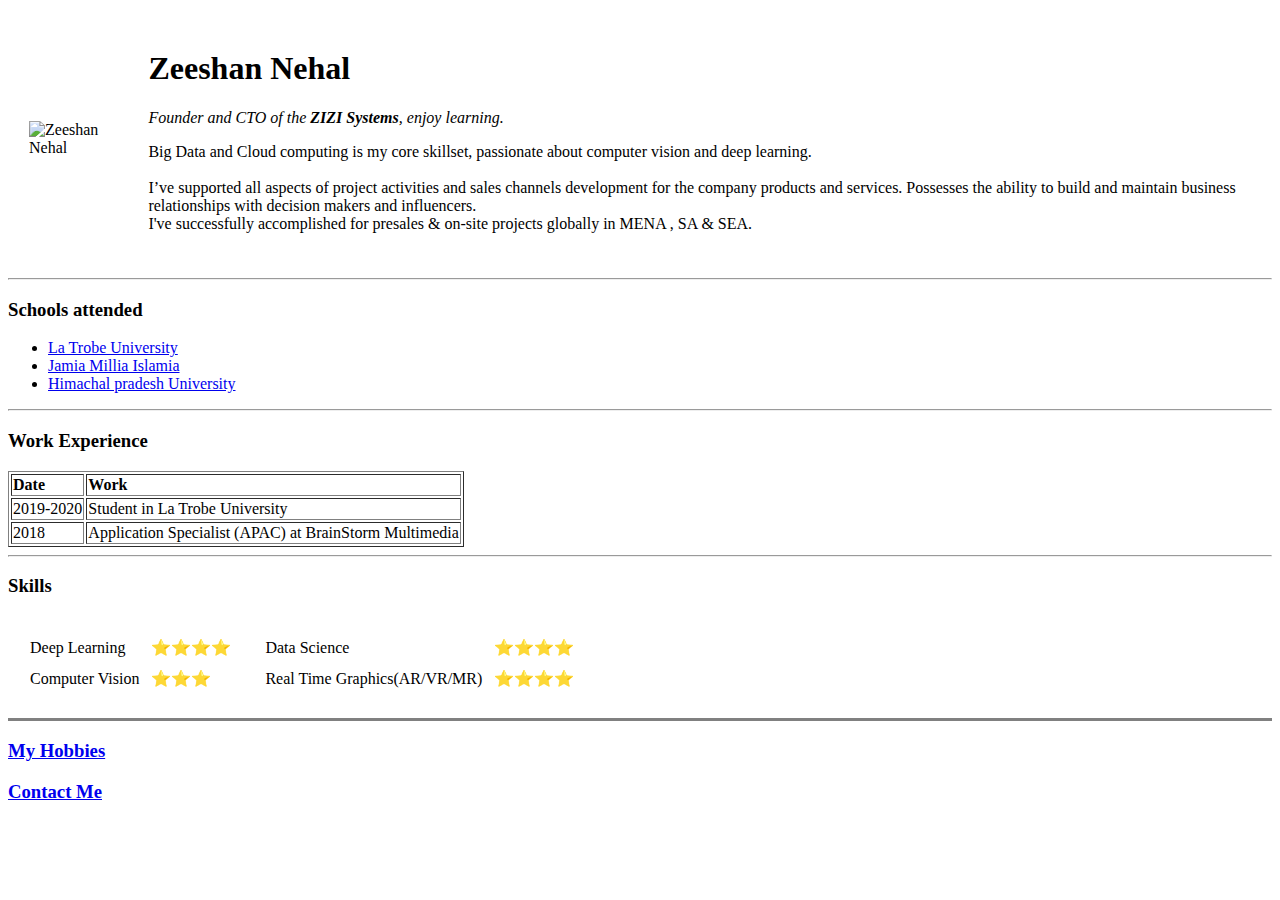
==== index.html @ dfd56578 "Add initial CV website files" ====
<!DOCTYPE html>
<html lang="en" dir="ltr">

<head>
  <meta charset="utf-8">
  <title>Zeeshan Nehal Website</title>
</head>

<body>
  <table cellspacing="20">
    <tr>
      <td><img src="image/zee_vic.png" alt="Zeeshan Nehal"></td>
      <td>
        <h1> Zeeshan Nehal</h1>
        <p>
          <em> Founder and CTO of the <strong>ZIZI Systems</strong>, enjoy learning.</em>
        </p>
        <p>
          Big Data and Cloud computing is my core skillset, passionate about computer vision and deep learning.<br><br />

          I’ve supported all aspects of project activities and sales channels development for the company products and services. Possesses the ability to build and maintain business relationships with decision makers and influencers. <br>

          I've successfully accomplished for presales & on-site projects globally in MENA , SA & SEA.
        </p>
      </td>
    </tr>
  </table>


  <hr>
  <h3>Schools attended</h3>
  <ul>
    <li>
      <a href="https://www.latrobe.edu.au/">La Trobe University</a>
    </li>
    <li>
      <a href="https://www.jmi.ac.in/">Jamia Millia Islamia</a>
    </li>
    <li>
      <a href="http://www.hpuniv.ac.in/">Himachal pradesh University</a>
    </li>
  </ul>
  <hr>
  <h3>Work Experience</h3>

  <table border="1px">
    <thead>
      <tr>
        <td><strong>Date</strong></td>
        <td><strong>Work</strong></td>
      </tr>
    </thead>
    <tbody>
      <tr>
        <td>2019-2020</td>
        <td>Student in La Trobe University</td>
      </tr>
      <tr>
        <td>2018</td>
        <td>Application Specialist (APAC) at BrainStorm Multimedia</td>
      </tr>
    </tbody>
  </table>
  <hr>
  <h3>Skills</h3>
  <table cellspacing="10">
    <tr>
      <td>
        <table cellspacing="10">
          <tr>
            <td>Deep Learning</td>
            <td>⭐⭐⭐⭐</td>
          </tr>
          <tr>
            <td>Computer Vision</td>
            <td>⭐⭐⭐</td>
          </tr>
        </table>

      </td>
      <td>
        <table cellspacing="10">
          <tr>
            <td>Data Science</td>
            <td>⭐⭐⭐⭐</td>
          </tr>
          <tr>
            <td>Real Time Graphics(AR/VR/MR)</td>
            <td>⭐⭐⭐⭐</td>
          </tr>
        </table>

      </td>
    </tr>

  </table>
  <hr size="3" noshade>
  <h3><a href="hobbies.html">My Hobbies</a></h3>
  <h3><a href="contactme.html">Contact Me</a></h3>

</body>

</html>
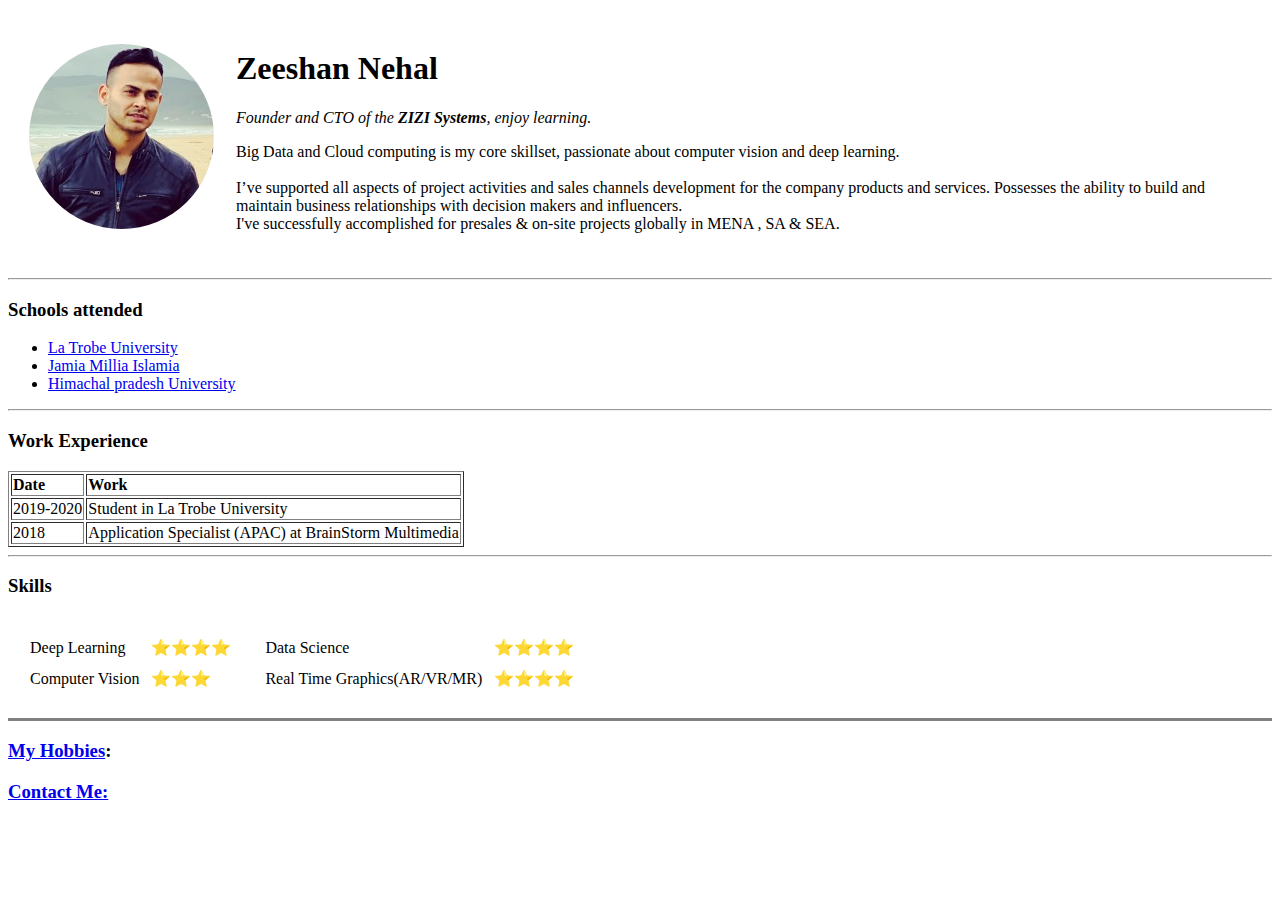
==== commit f31092f9: "just checking index" ====
--- a/index.html
+++ b/index.html
@@ -95,8 +95,8 @@
 
   </table>
   <hr size="3" noshade>
-  <h3><a href="hobbies.html">My Hobbies</a></h3>
-  <h3><a href="contactme.html">Contact Me</a></h3>
+  <h3><a href="hobbies.html">My Hobbies</a>:</h3>
+  <h3><a href="contactme.html">Contact Me:</a></h3>
 
 </body>
 
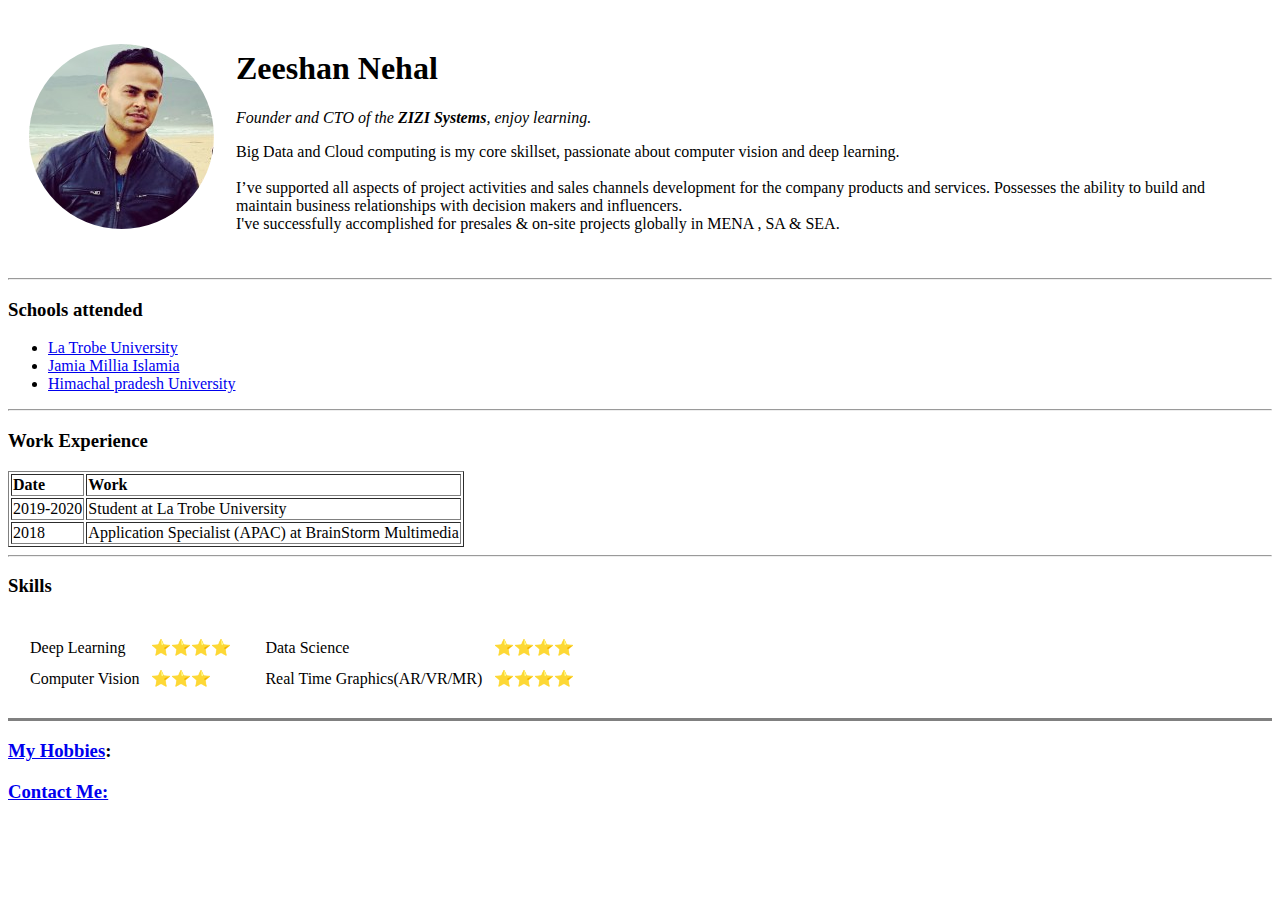
==== commit 0ccc9b36: "at update" ====
--- a/index.html
+++ b/index.html
@@ -53,7 +53,7 @@
     <tbody>
       <tr>
         <td>2019-2020</td>
-        <td>Student in La Trobe University</td>
+        <td>Student at La Trobe University</td>
       </tr>
       <tr>
         <td>2018</td>
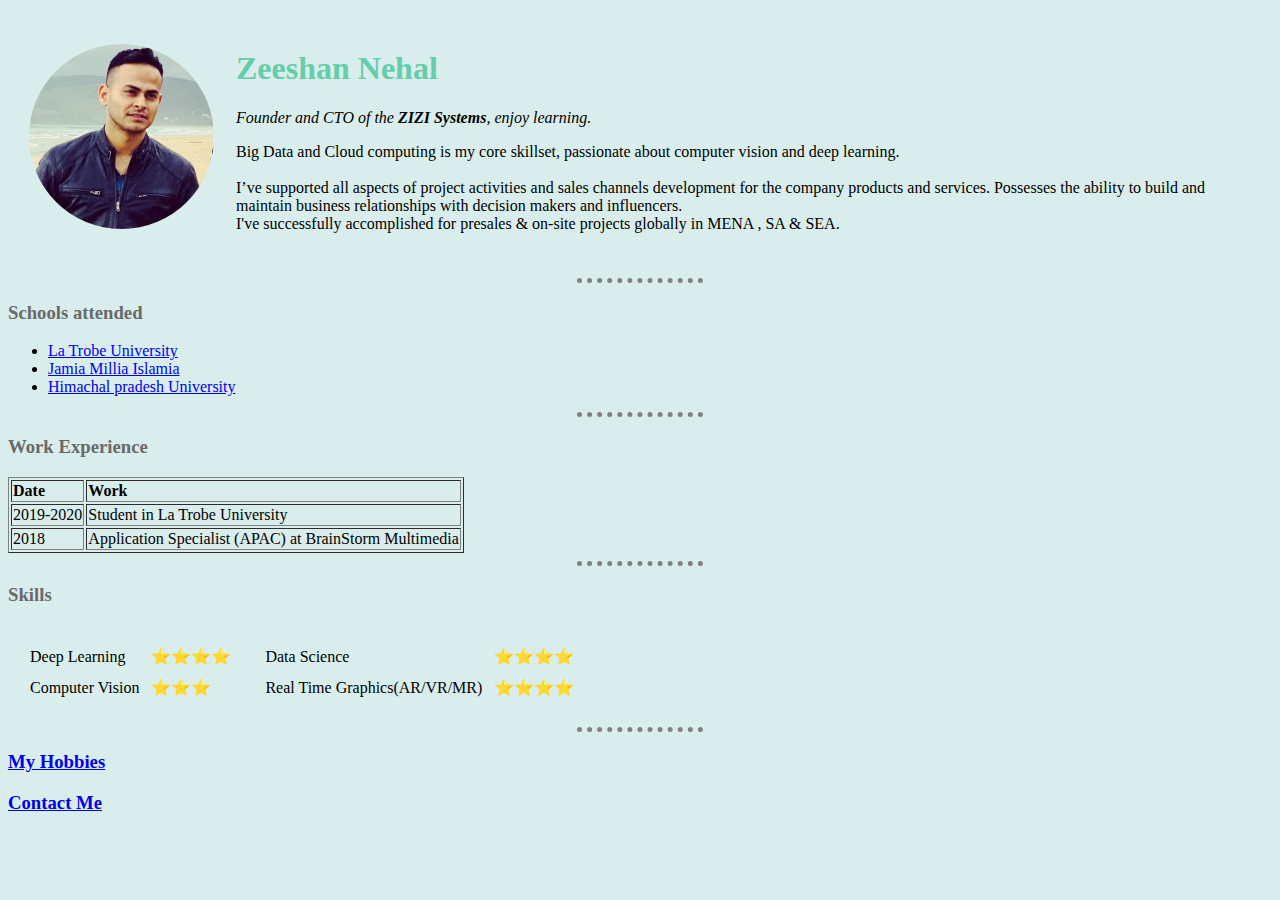
==== commit 0a228e4d: "new updated css" ====
--- a/index.html
+++ b/index.html
@@ -2,11 +2,14 @@
 <html lang="en" dir="ltr">
 
 <head>
+
   <meta charset="utf-8">
   <title>Zeeshan Nehal Website</title>
+  <link rel="stylesheet" href="css/styles.css">
 </head>
 
 <body>
+
   <table cellspacing="20">
     <tr>
       <td><img src="image/zee_vic.png" alt="Zeeshan Nehal"></td>
@@ -53,7 +56,7 @@
     <tbody>
       <tr>
         <td>2019-2020</td>
-        <td>Student at La Trobe University</td>
+        <td>Student in La Trobe University</td>
       </tr>
       <tr>
         <td>2018</td>
@@ -94,9 +97,9 @@
     </tr>
 
   </table>
-  <hr size="3" noshade>
-  <h3><a href="hobbies.html">My Hobbies</a>:</h3>
-  <h3><a href="contactme.html">Contact Me:</a></h3>
+  <hr>
+  <h3><a href="hobbies.html">My Hobbies</a></h3>
+  <h3><a href="contactme.html">Contact Me</a></h3>
 
 </body>
 
--- a/css/styles.css
+++ b/css/styles.css
@@ -0,0 +1,16 @@
+body {
+  background-color: #d9eeec;
+}
+hr {
+  border-style:none;
+  border-top-style: dotted;
+  border-color: grey;
+  border-width: 5px;
+  width:10%;
+}
+h1{
+  color:#66cdaa;
+}
+h3{
+  color:#696969;
+}
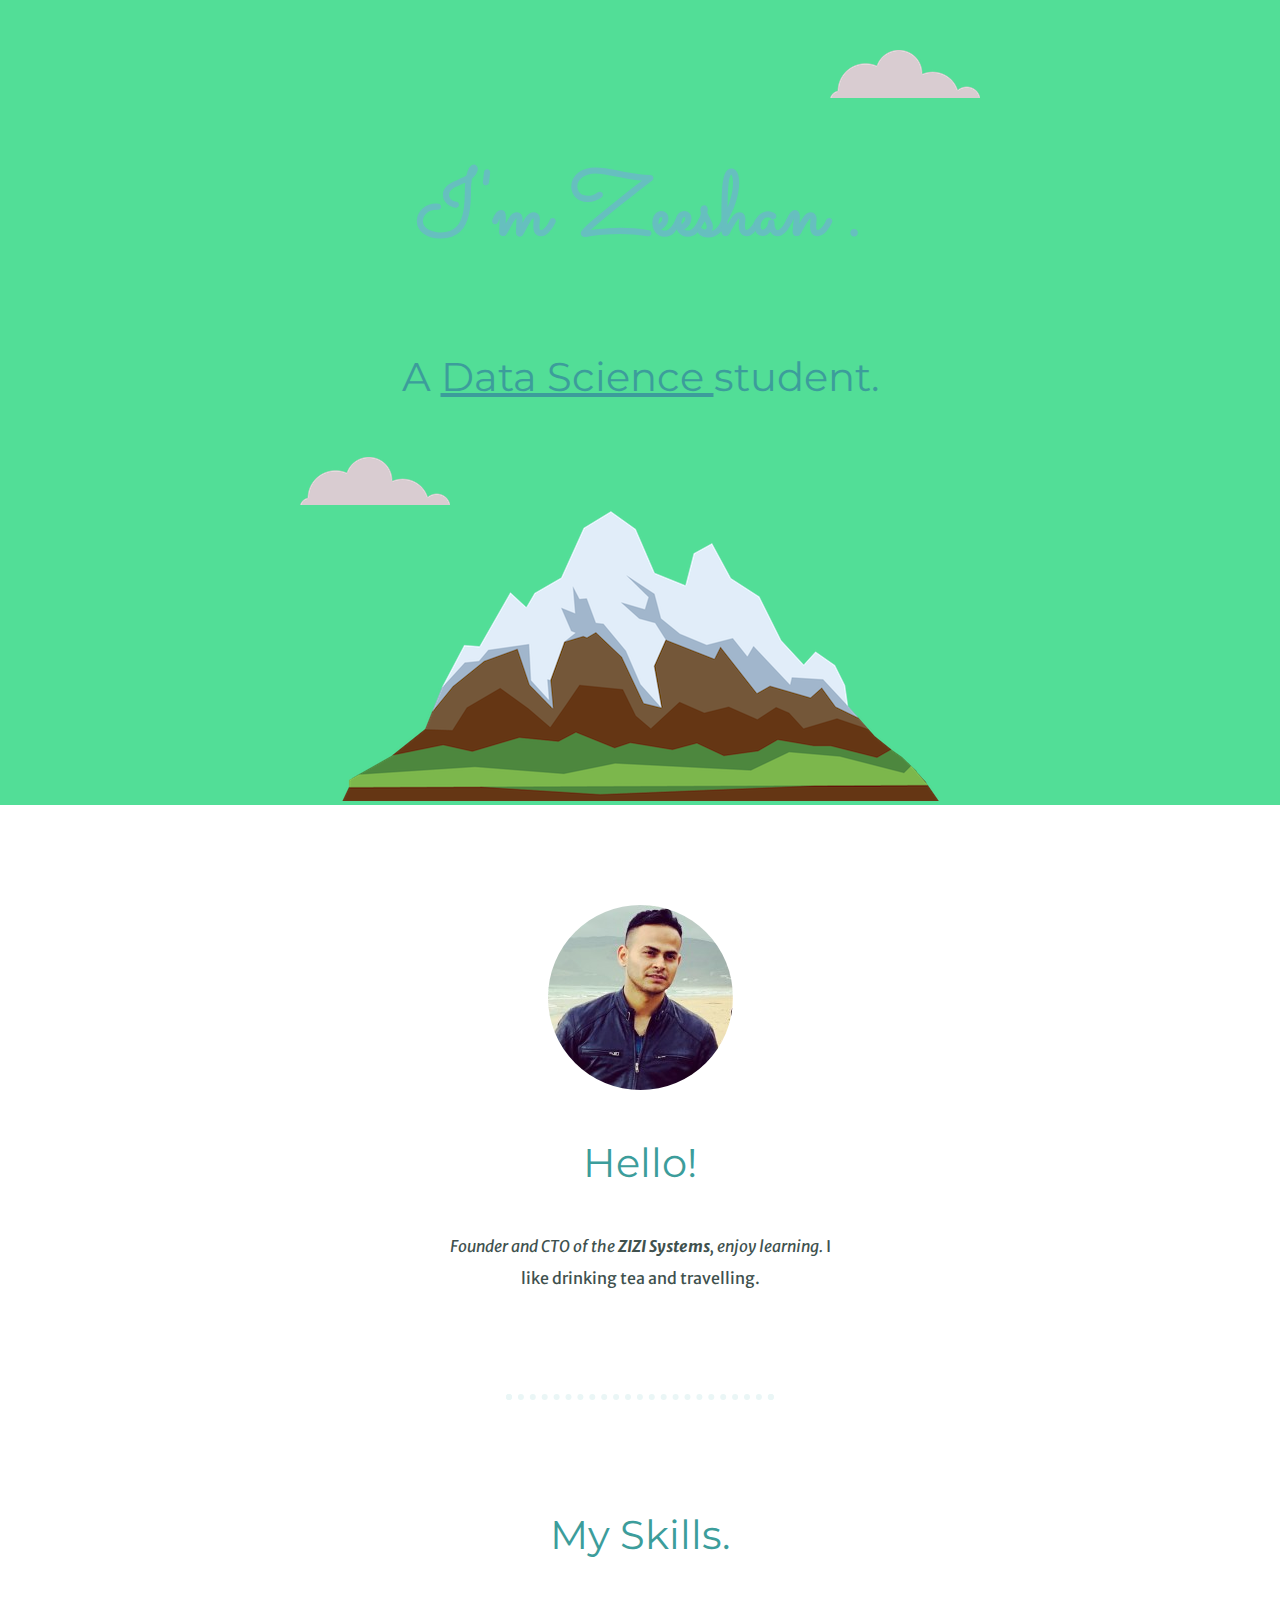
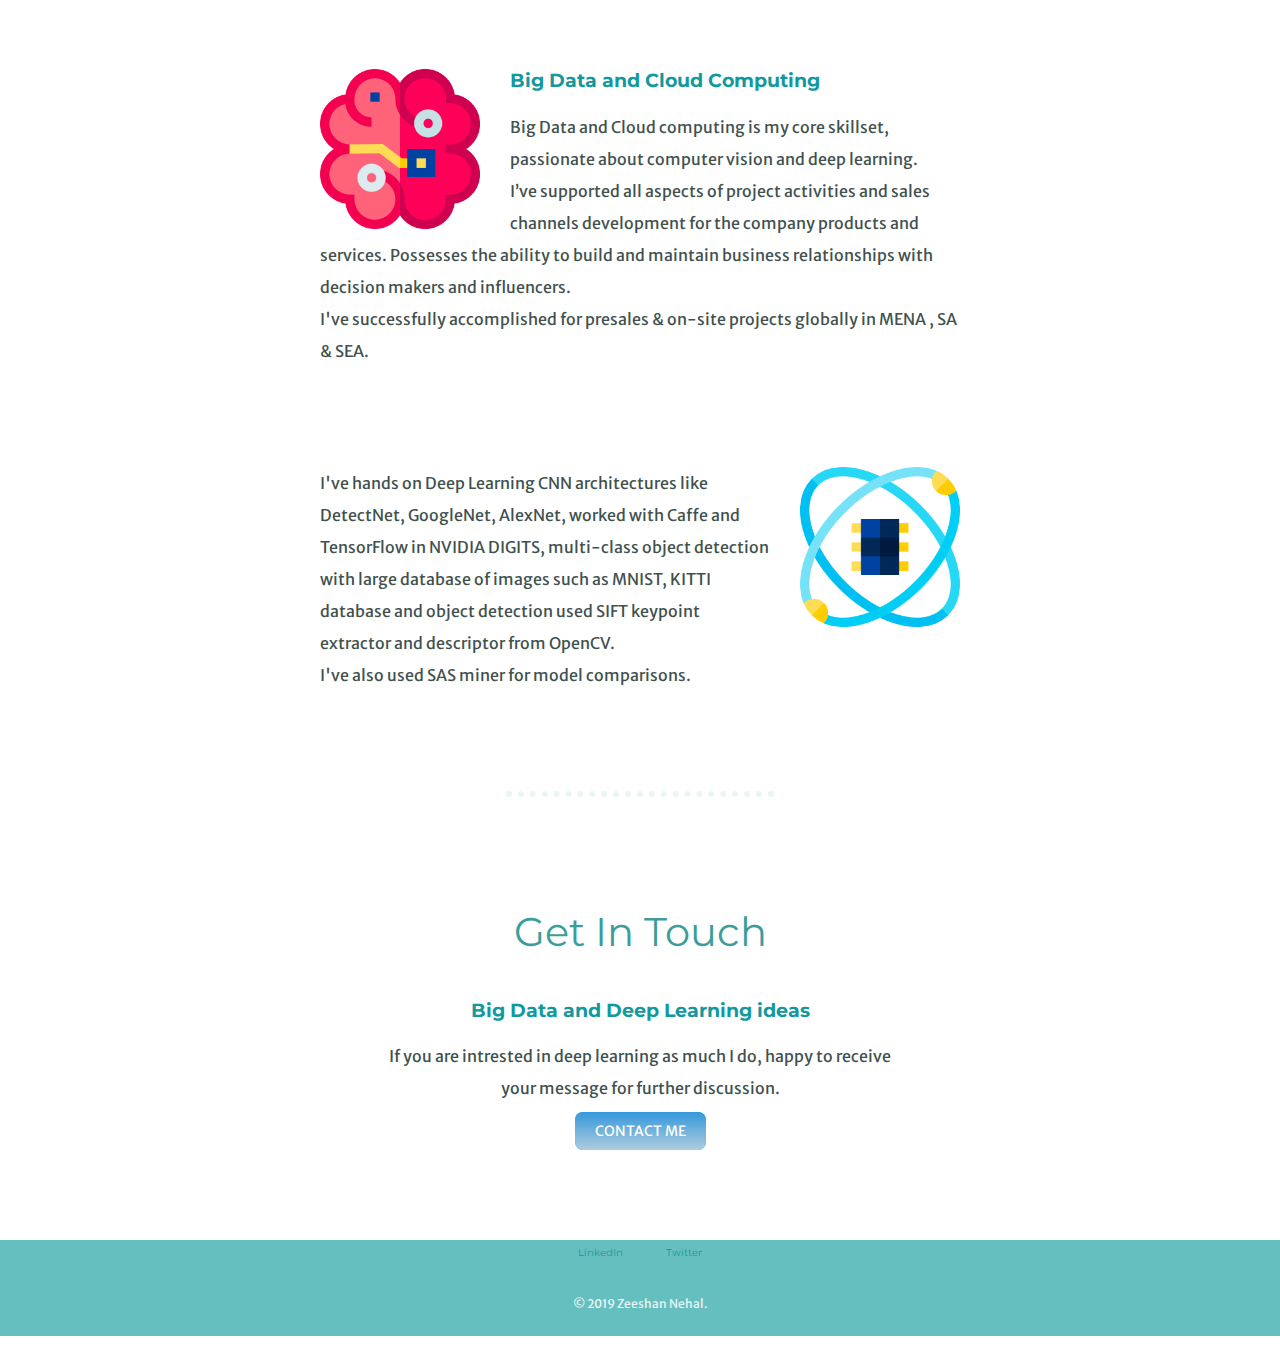
==== commit cd4562ab: "New Website more interactive" ====
--- a/index.html
+++ b/index.html
@@ -1,106 +1,69 @@
 <!DOCTYPE html>
 <html lang="en" dir="ltr">
+  <head>
+    <meta charset="utf-8">
+    <title>Zeeshan Nehal Website</title>
+    <link rel="stylesheet" href="css/styles.css" />
+    <link rel="icon" href="favicon.ico"/>
+    <link href="https://fonts.googleapis.com/css?family=Merriweather+Sans|Montserrat|Sacramento&display=swap" rel="stylesheet">
+  </head>
+  <body>
 
-<head>
+  <div class="top-container">
+  <img class ="top-cloud" src="images/cloud.png" alt="cloud-img" />
+  <h1>I'm Zeeshan .</h1>
 
-  <meta charset="utf-8">
-  <title>Zeeshan Nehal Website</title>
-  <link rel="stylesheet" href="css/styles.css">
-</head>
+  <h2>  A <span class="pro"> Data Science </span>student.
+</h2>
+    <img class="bottom-cloud" src="images/cloud.png" alt="cloud-img">
+    <img src="images/mountain.png" alt="cloud-img">
+    </div>
+    <div class="middle-container1">
+      <div class="profile">
+        <img src="images/zee_vic.png" alt="my photo">
+        <h2>Hello!</h2>
+        <p class="intro"><em> Founder and CTO of the <strong>ZIZI Systems</strong>, enjoy learning.</em> I like drinking tea and travelling.
 
-<body>
+          </p>
+      </div>
+      <hr>
+      <div class="skills">
+        <h2>My Skills.</h2>
+        <div class="skill-row">
 
-  <table cellspacing="20">
-    <tr>
-      <td><img src="image/zee_vic.png" alt="Zeeshan Nehal"></td>
-      <td>
-        <h1> Zeeshan Nehal</h1>
-        <p>
-          <em> Founder and CTO of the <strong>ZIZI Systems</strong>, enjoy learning.</em>
-        </p>
-        <p>
-          Big Data and Cloud computing is my core skillset, passionate about computer vision and deep learning.<br><br />
+          <img class="middle-container" src="images/brain.png" alt="Deep learning" width="25%">
+          <h3>Big Data and Cloud Computing</h3>
+          <p>Big Data and Cloud computing is my core skillset, passionate about computer vision and deep learning.<br>
 
           I’ve supported all aspects of project activities and sales channels development for the company products and services. Possesses the ability to build and maintain business relationships with decision makers and influencers. <br>
 
-          I've successfully accomplished for presales & on-site projects globally in MENA , SA & SEA.
-        </p>
-      </td>
-    </tr>
-  </table>
+          I've successfully accomplished for presales & on-site projects globally in MENA , SA & SEA.</p>
+        </div>
+        <div class="skill-row">
+          <img class="bottom-container" src="images/atom.png" alt="atom" width="25%">
+          <h3></h3>
+          <p> I've hands on Deep Learning  CNN architectures like DetectNet, GoogleNet, AlexNet, worked with Caffe and TensorFlow in NVIDIA DIGITS, multi-class object detection with large database of images such as MNIST,  KITTI database and object detection used SIFT keypoint extractor  and descriptor from OpenCV.
+          <br>I've also used SAS miner for model comparisons.
+          </p>
+        </div>
+      </div>
+      <hr>
+      <div class="contact-me">
+        <h2>Get In Touch</h2>
+        <h3>Big Data and Deep Learning ideas</h3>
+        <p>  If you are intrested in deep learning as much I do, happy to receive your message for further discussion.
+          </p>
+
+        <a class="butn" href="mailto:zeeshan.mcrc@gmail.com">CONTACT ME</a>
+      </div>
+    </div>
 
 
-  <hr>
-  <h3>Schools attended</h3>
-  <ul>
-    <li>
-      <a href="https://www.latrobe.edu.au/">La Trobe University</a>
-    </li>
-    <li>
-      <a href="https://www.jmi.ac.in/">Jamia Millia Islamia</a>
-    </li>
-    <li>
-      <a href="http://www.hpuniv.ac.in/">Himachal pradesh University</a>
-    </li>
-  </ul>
-  <hr>
-  <h3>Work Experience</h3>
+    <div class="footer-container">
+      <a class="footer-link" href="https://www.linkedin.com/in/zeeshannehal/">LinkedIn</a>
+      <a class="footer-link" href="https://twitter.com/">Twitter</a>
+      <p class="copyright">© 2019 Zeeshan Nehal.</p>
+    </div>
 
-  <table border="1px">
-    <thead>
-      <tr>
-        <td><strong>Date</strong></td>
-        <td><strong>Work</strong></td>
-      </tr>
-    </thead>
-    <tbody>
-      <tr>
-        <td>2019-2020</td>
-        <td>Student in La Trobe University</td>
-      </tr>
-      <tr>
-        <td>2018</td>
-        <td>Application Specialist (APAC) at BrainStorm Multimedia</td>
-      </tr>
-    </tbody>
-  </table>
-  <hr>
-  <h3>Skills</h3>
-  <table cellspacing="10">
-    <tr>
-      <td>
-        <table cellspacing="10">
-          <tr>
-            <td>Deep Learning</td>
-            <td>⭐⭐⭐⭐</td>
-          </tr>
-          <tr>
-            <td>Computer Vision</td>
-            <td>⭐⭐⭐</td>
-          </tr>
-        </table>
-
-      </td>
-      <td>
-        <table cellspacing="10">
-          <tr>
-            <td>Data Science</td>
-            <td>⭐⭐⭐⭐</td>
-          </tr>
-          <tr>
-            <td>Real Time Graphics(AR/VR/MR)</td>
-            <td>⭐⭐⭐⭐</td>
-          </tr>
-        </table>
-
-      </td>
-    </tr>
-
-  </table>
-  <hr>
-  <h3><a href="hobbies.html">My Hobbies</a></h3>
-  <h3><a href="contactme.html">Contact Me</a></h3>
-
-</body>
-
+  </body>
 </html>
--- a/css/styles.css
+++ b/css/styles.css
@@ -1,16 +1,138 @@
-body {
-  background-color: #d9eeec;
-}
-hr {
-  border-style:none;
-  border-top-style: dotted;
-  border-color: grey;
-  border-width: 5px;
-  width:10%;
+body{
+  color:#40514E;
+  margin: 0;
+  text-align: center;
+  font-family: "Merriweather Sans",Helvetica,verdana,sans-serif;
 }
 h1{
-  color:#66cdaa;
+  font-size: 5.62rem;
+  margin-top: 50px;
+  font-family: 'Sacramento', cursive;
+  color: #66BFBF;
+}
+h2{
+  color: #3c9d9b;
+  font-family: 'Montserrat', sans-serif;
+  font-size: 2.5rem;
+  font-weight: normal;
+  padding: 10px;
 }
 h3{
-  color:#696969;
+  color: #11999E;
+  font-family: 'Montserrat', sans-serif;
 }
+div{
+  /*background-color: ;*/
+}
+p{
+  line-height: 2;
+}
+hr{
+  border: dotted #EAF6F6 6px;
+  width:20%;
+  border-bottom: none;
+  margin: 100px auto 100px;
+}
+a{
+  color: #11999E;
+  font-family: 'Montserrat', sans-serif;
+  margin:10px 20px;
+  text-decoration: none;
+}
+a:hover{
+  color: #EAF6F6;
+}
+.intro{
+  width: 30%;
+  margin: auto;
+}
+.skills{
+margin:auto;
+}
+.top-container{
+  background-color:  #52de97;
+  position: relative;
+  padding-top: 100px;
+  margin:auto;
+}
+.middle-container1{
+
+  margin:100px 0;
+
+}
+.middle-container{
+  border-radius: 25%;
+  float:left;
+  clear:both;
+  margin-right: 30px;
+}
+
+.bottom-container{
+border-radius: 25%;
+float:right;
+clear: both;
+margin-left: 30px;
+}
+.bottom-cloud{
+  position: absolute;
+  left:300px;
+  bottom: 300px;
+}
+.top-cloud{
+  position: absolute;
+  right: 300px;
+  top:50px;
+}
+
+.skill-row{
+  width: 50%;
+  margin: 100px auto 100px auto;
+  text-align: left;
+}
+.pro{
+  text-decoration: underline;
+}
+
+.contact-me{
+
+  width: 40%;
+  margin: 40px auto 60px auto;
+}
+.butn {
+  background: #3498db;
+  background-image: -webkit-linear-gradient(top, #3498db, #afccde);
+  background-image: -moz-linear-gradient(top, #3498db, #afccde);
+  background-image: -ms-linear-gradient(top, #3498db, #afccde);
+  background-image: -o-linear-gradient(top, #3498db, #afccde);
+  background-image: linear-gradient(to bottom, #3498db, #afccde);
+  -webkit-border-radius: 8;
+  -moz-border-radius: 8;
+  border-radius: 8px;
+  font-family: "Merriweather Sans",Helvetica,verdana,sans-serif;
+  color: #ffffff;
+  font-size: 14px;
+  padding: 10px 20px 10px 20px;
+  text-decoration: none;
+}
+
+.butn:hover {
+  background: #cee1ed;
+  background-image: -webkit-linear-gradient(top, #cee1ed, #054875);
+  background-image: -moz-linear-gradient(top, #cee1ed, #054875);
+  background-image: -ms-linear-gradient(top, #cee1ed, #054875);
+  background-image: -o-linear-gradient(top, #cee1ed, #054875);
+  background-image: linear-gradient(to bottom, #cee1ed, #054875);
+  text-decoration: none;
+}
+.footer-container{
+background-color: #66BFBF;
+margin: auto 0 auto;
+}
+.footer-link{
+  font-size: 10px;
+}
+.copyright{
+  color: #EAF6F6;
+  font-size: 0.75rem;
+  padding: 20px 0;
+}
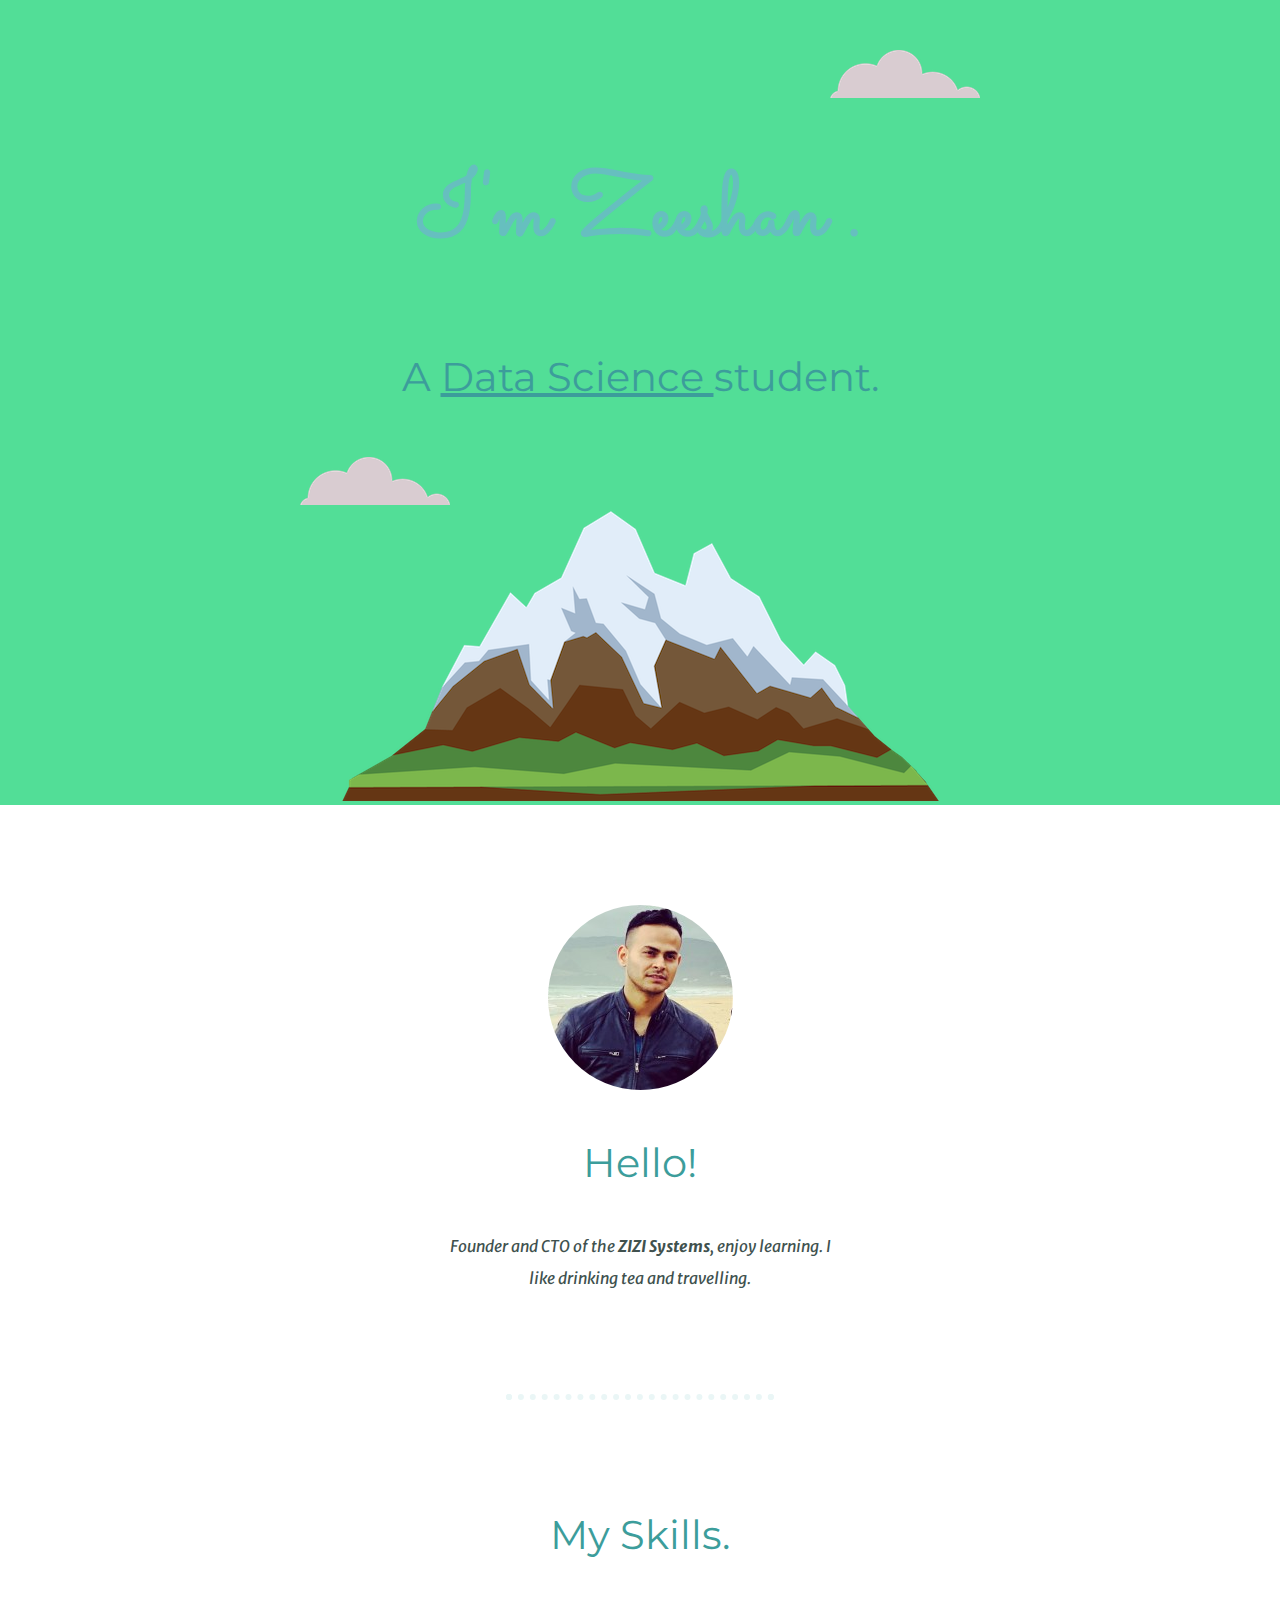
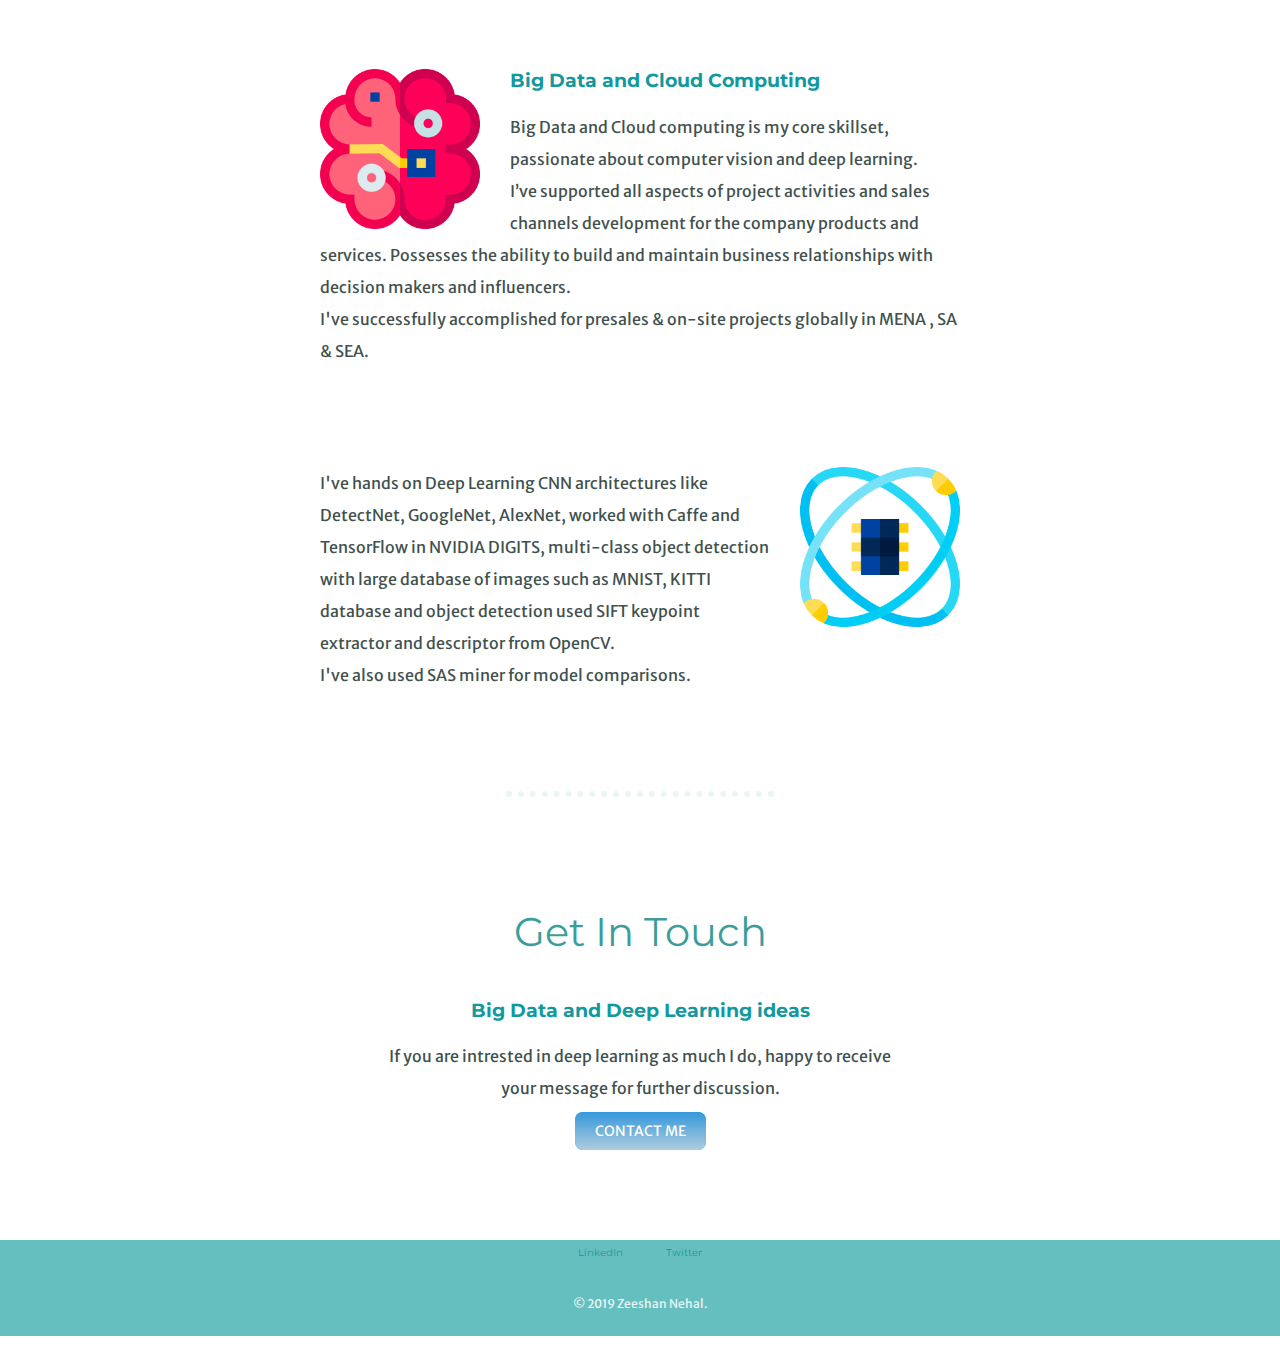
==== commit 807f5092: "Update index.html" ====
--- a/index.html
+++ b/index.html
@@ -22,7 +22,7 @@
       <div class="profile">
         <img src="images/zee_vic.png" alt="my photo">
         <h2>Hello!</h2>
-        <p class="intro"><em> Founder and CTO of the <strong>ZIZI Systems</strong>, enjoy learning.</em> I like drinking tea and travelling.
+        <p class="intro"><em> Founder and CTO of the <strong>ZIZI Systems</strong>, enjoy learning. I like drinking tea and travelling.</em>
 
           </p>
       </div>
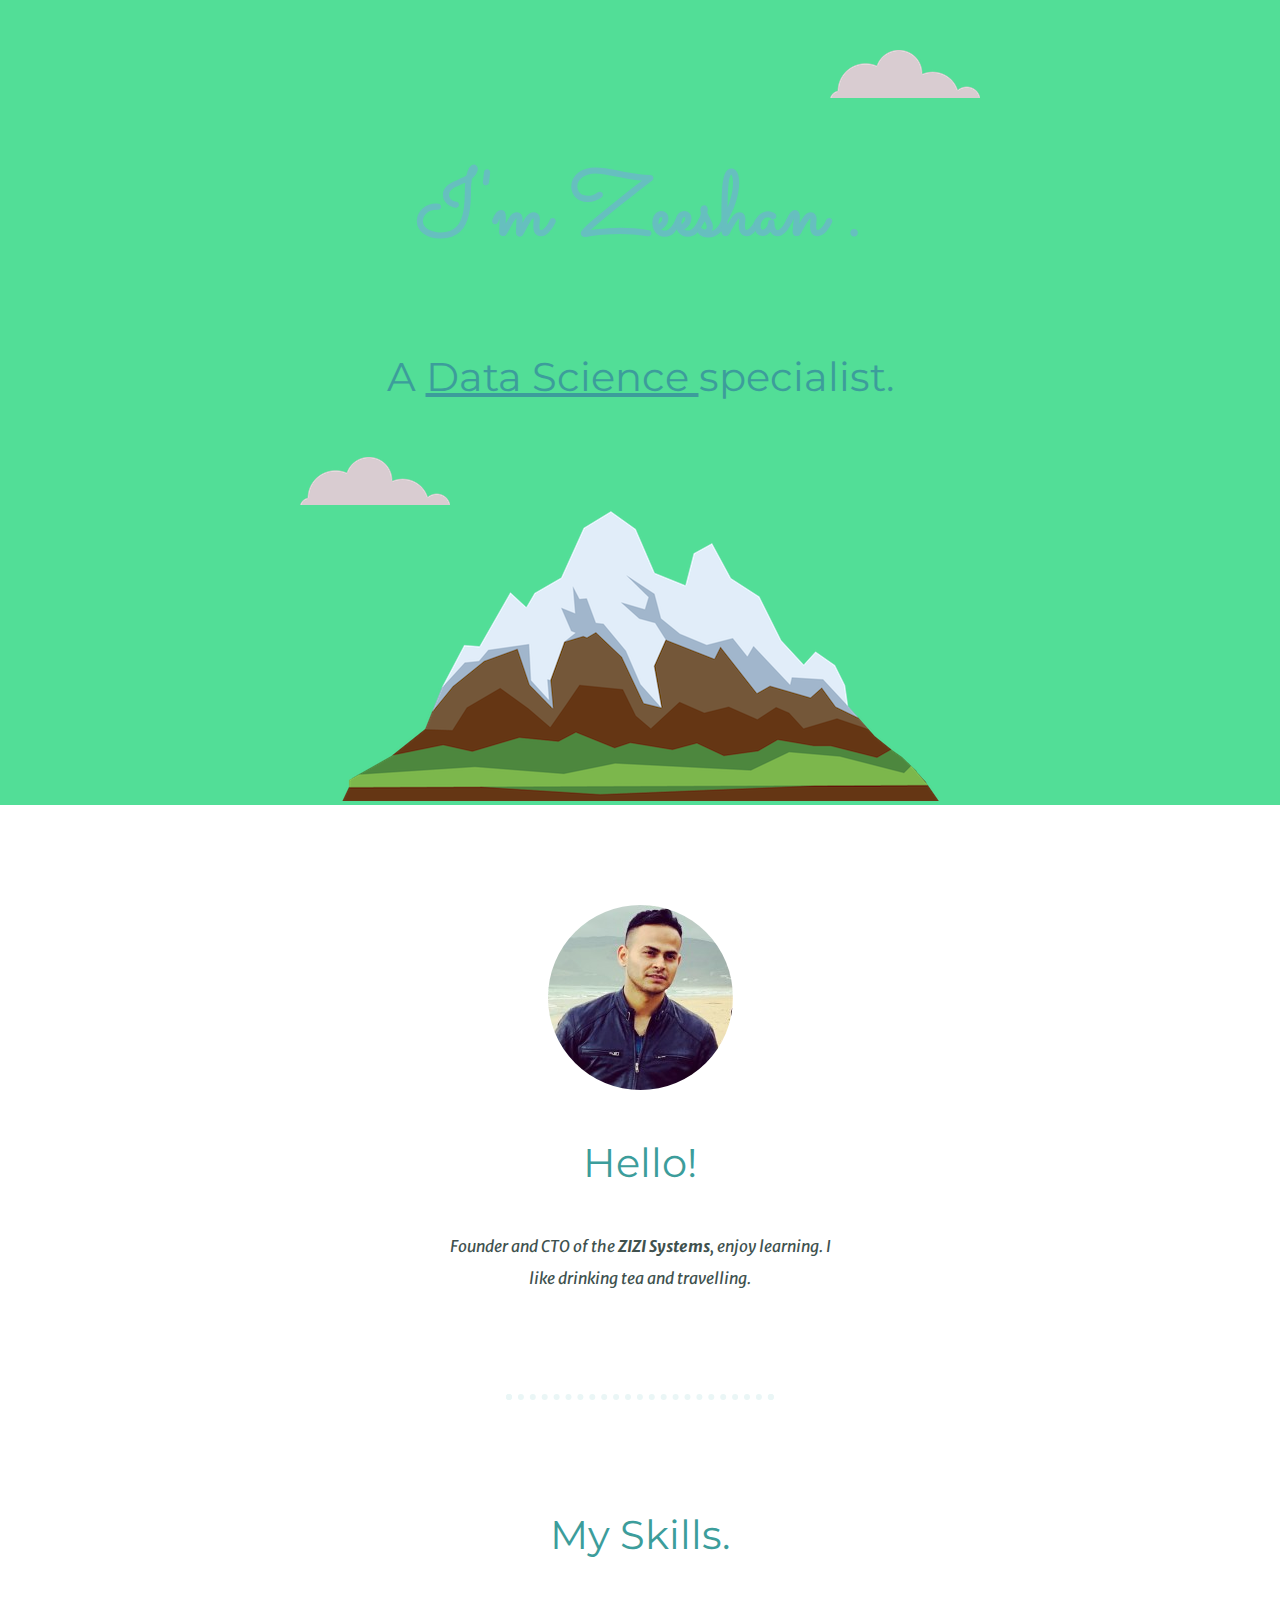
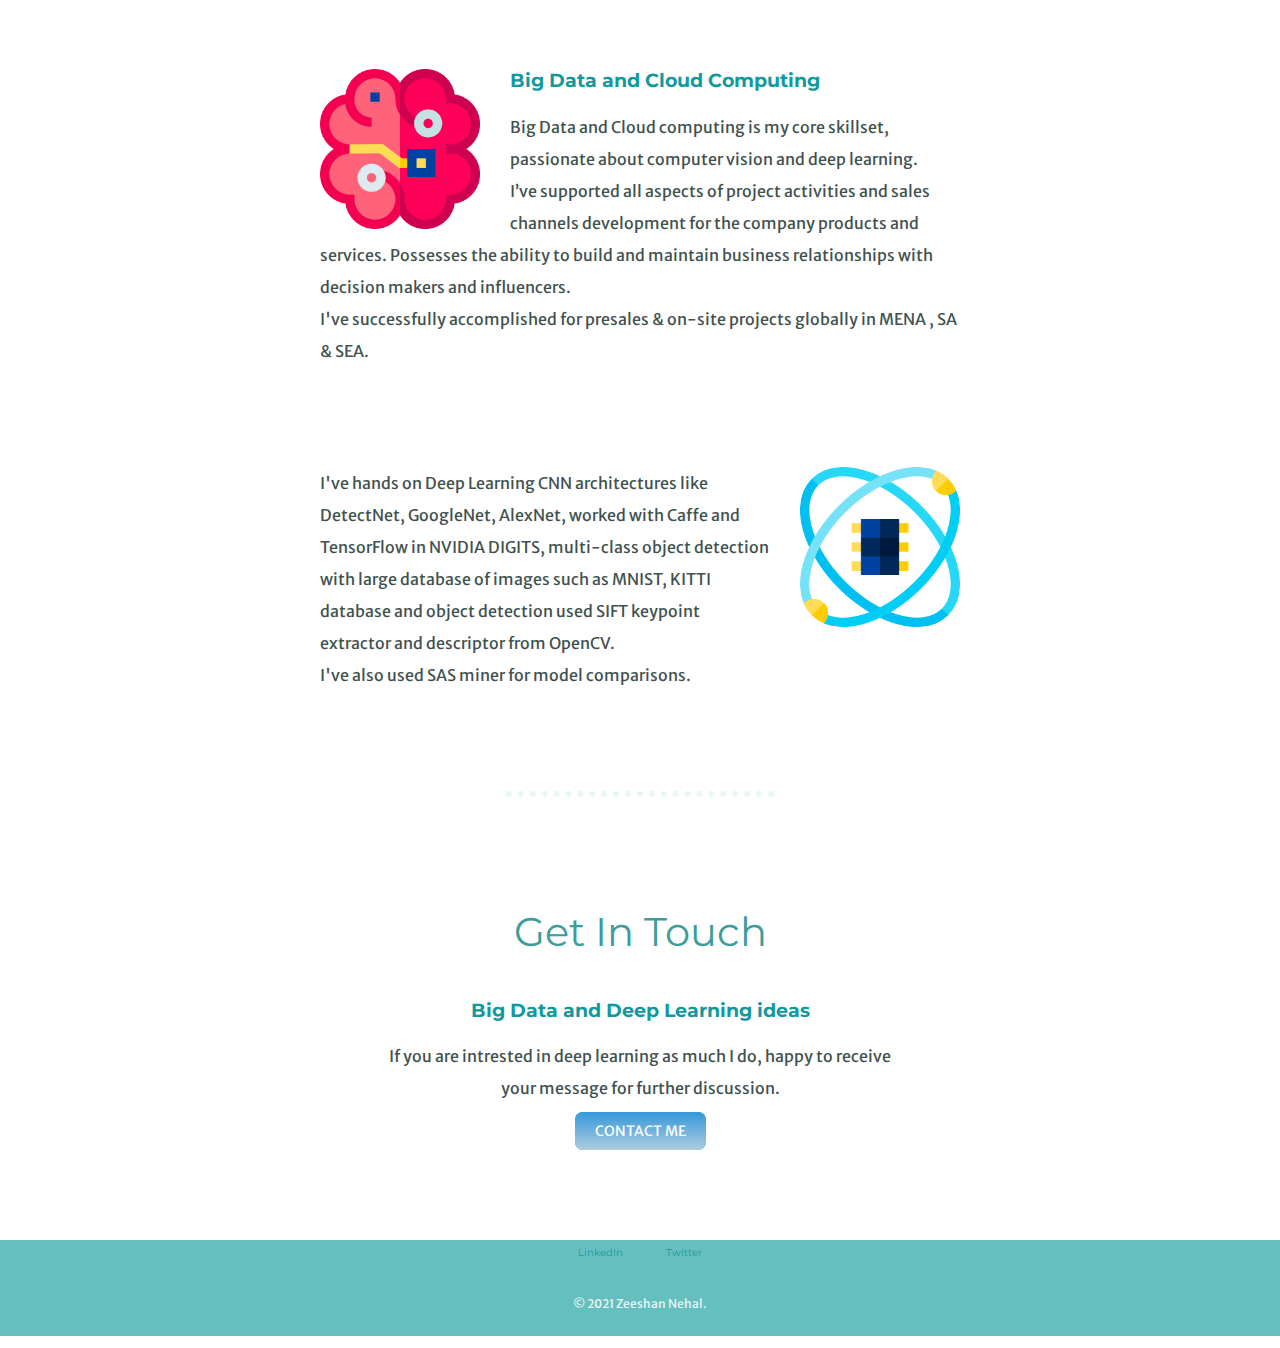
==== commit 9b334508: "Update index.html" ====
--- a/index.html
+++ b/index.html
@@ -13,7 +13,7 @@
   <img class ="top-cloud" src="images/cloud.png" alt="cloud-img" />
   <h1>I'm Zeeshan .</h1>
 
-  <h2>  A <span class="pro"> Data Science </span>student.
+  <h2>  A <span class="pro"> Data Science </span>specialist.
 </h2>
     <img class="bottom-cloud" src="images/cloud.png" alt="cloud-img">
     <img src="images/mountain.png" alt="cloud-img">
@@ -62,7 +62,7 @@
     <div class="footer-container">
       <a class="footer-link" href="https://www.linkedin.com/in/zeeshannehal/">LinkedIn</a>
       <a class="footer-link" href="https://twitter.com/">Twitter</a>
-      <p class="copyright">© 2019 Zeeshan Nehal.</p>
+      <p class="copyright">© 2021 Zeeshan Nehal.</p>
     </div>
 
   </body>
